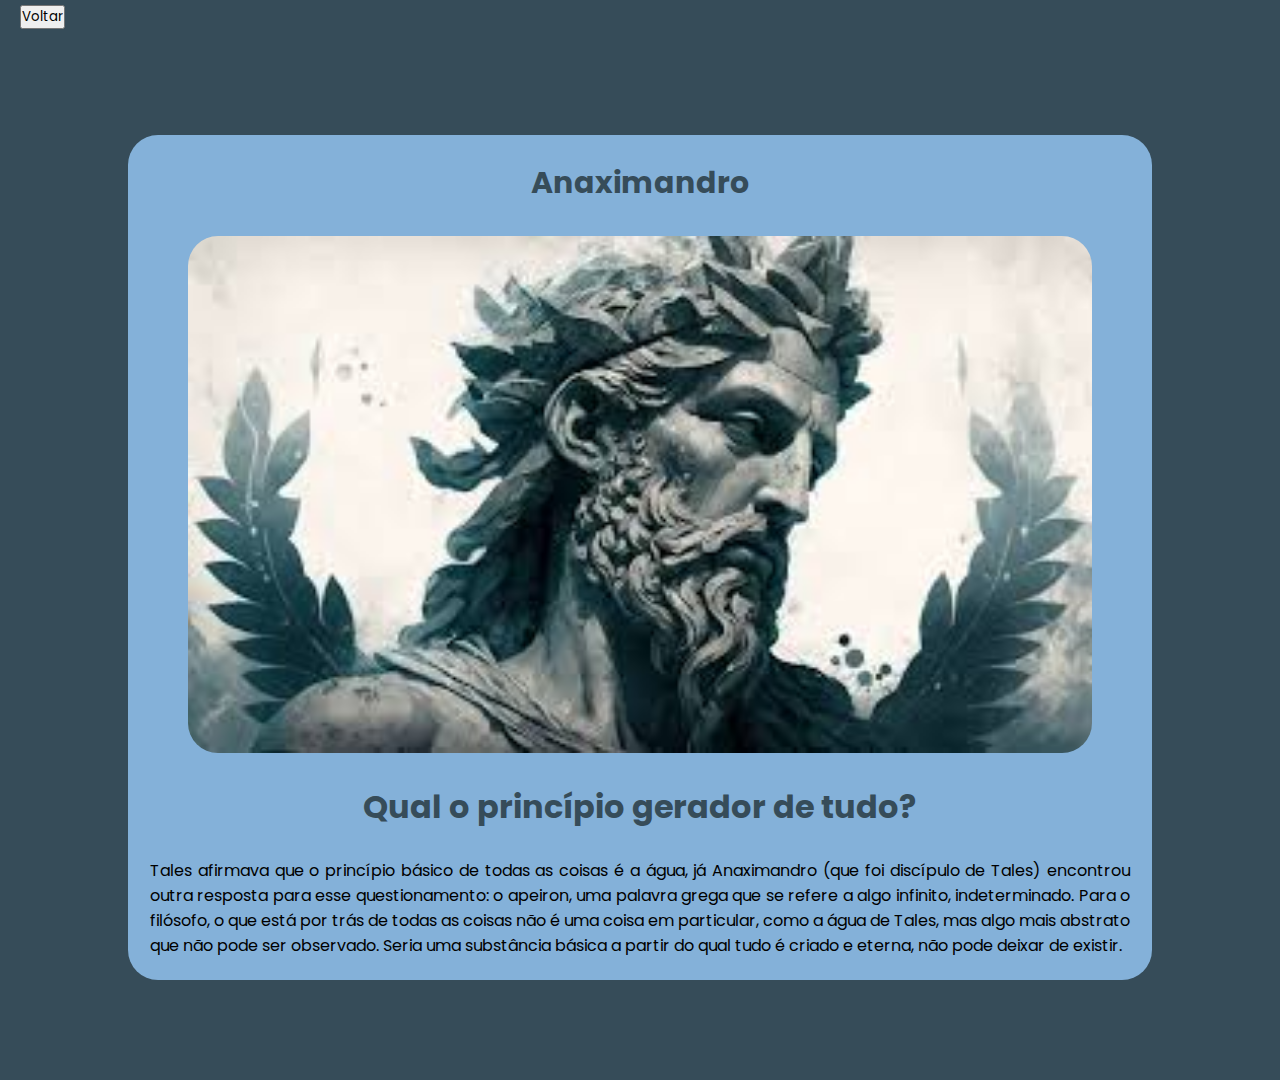
==== Anaximandro.html @ 71dd44d6 "l" ====
<!DOCTYPE html>
<html lang="pt-br">

<head>
    <meta charset="UTF-8">
    <meta name="author"
        content="Eduardo Carvalho Valadão, Isabela Cunha Silva, Lucas Matheus de Oliveira Barbosa, Samuel Prado Soares, Victor Afonso Fernandes">
    <meta name="generator" content="Visual Studio Code, Github">
    <meta name="keywords" content="filosofia, educação, pensadores, web design, criatividade">
    <meta name="viewport" content="width=device-width, initial-scale=1.0">
    <meta http-equiv="X-UA-Compatible" content="IE=edge">
    <title>Filosofia</title>
    <!--Atividade trimestral de Filosofia - 1º trimestre-->
    <!--2º ano do EM - Técnico em Desenvolvimento de Sitemas - IFTM Uberlândia Centro-->
    <style>

        @import url('https://fonts.googleapis.com/css2?family=Poppins:wght@100;300;400&display=swap');

        * {
            margin: 0;
            padding: 0;
            font-family: 'Poppins', sans-serif;
            box-sizing: border-box;
        }
        
        :root {
            --cinza: #E0E0E0;
            --color-azul-100: #364c59;
            --color-azul-10: #84b1d9;
            --color-azul-30: #71A8D8;
            --color-azul-50: #5fa0d9;
        }
        body {
            background-color: var(--color-azul-100);
        }

        .top-title {
            font-size: 1.5rem;
            color: var(--color-azul-100);
            text-transform: uppercase;
        }

        section.container {
            display: flex;
            flex-direction: column;
            justify-content: center;
            background-color: var(--color-azul-10);
            max-width: 80%;
            min-width: 280px;
            padding: 10px;
            margin: 100px auto;
            border-radius: 30px;
        }

        .container div {
            width: 100%;
        }

        .container p {
            padding: 12px;
            text-align: justify;
        }

        .container .container-top .filo-name, .container .t2 {
            text-align: center;
            margin: 15px;
            color: var(--color-azul-100);
        }

        .filo-name {
            font-size: 30px;
        }

        .container-top {
            display: flex;
            flex-direction: column;
            justify-content: center;
        }

        .container .container-top img {
            width: 90%;
            margin: 15px auto;
            border-radius: 30px;
        }

        #tback {
            margin: 5px 20px;
            float: left;
        }


    </style>
    <script>
        function turnBack() {
            location.replace('https://samuel-prado.github.io/Trabalho-F/#anaximandro');
        }
    </script>
</head>
<body>
    <div class="falsebar">
            <form>
                <input id="tback" type="button" value="Voltar" onclick="turnBack()">
            </form>
            <h1 class="top-title">Filosofia</h1>
    </div>
    
    <section class="container">
        <div class="container-top">  
            <h1 class="filo-name">Anaximandro</h1>
            <img src="assets/img/anaximandro.jfif" alt="Anaximandro">
        </div>
        <div class="container-body">
            <h1 class="t2">Qual o princípio gerador de tudo?</h1>
            <p class="txt">
                Tales afirmava que o princípio básico de todas as coisas é a água, já Anaximandro (que foi discípulo de Tales)
                encontrou outra resposta para esse questionamento: o apeiron, uma palavra grega que se refere a algo infinito,
                indeterminado.
                Para o filósofo, o que está por trás de todas as coisas não é uma coisa em particular, como a água de Tales, mas
                algo mais abstrato que não pode ser observado. Seria uma substância básica a partir do qual tudo é criado e
                eterna, não pode deixar de existir.
            </p>
        </div>
    </section>
    
</body>
</html>
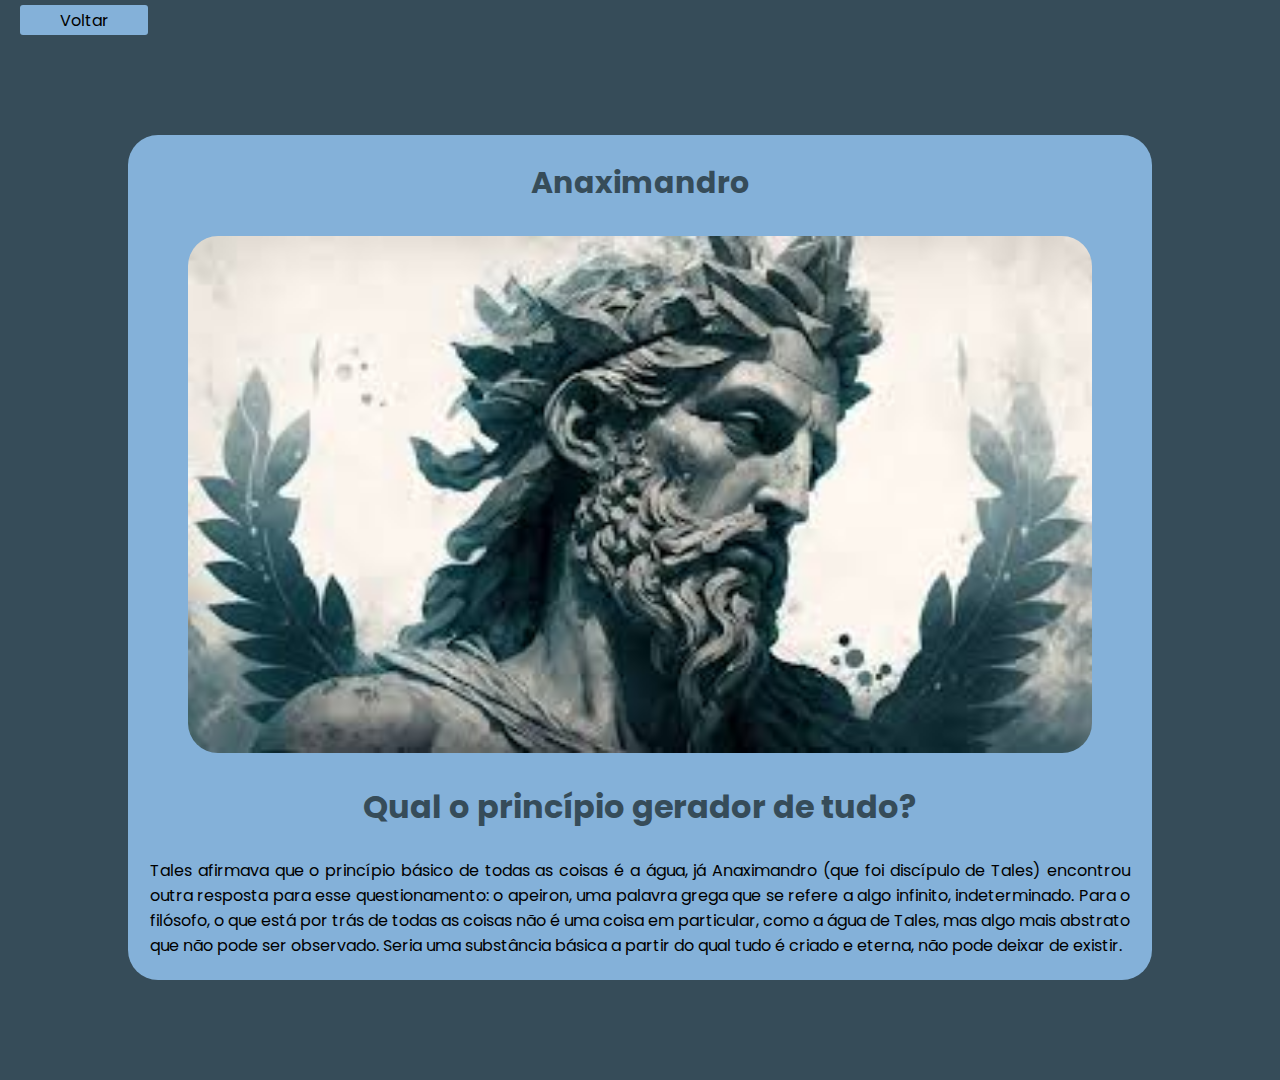
==== commit 1c1482f1: "pp" ====
--- a/Anaximandro.html
+++ b/Anaximandro.html
@@ -86,6 +86,16 @@
         #tback {
             margin: 5px 20px;
             float: left;
+            background-color: var(--color-azul-10);
+            border-radius: 3px;
+            border: none;
+            width: 10%;
+            height: 30px;
+            font-size: 1rem;
+            transition: all .5s ease-in-out;
+        }
+        #tback:hover {
+            opacity: .7;
         }
 
 
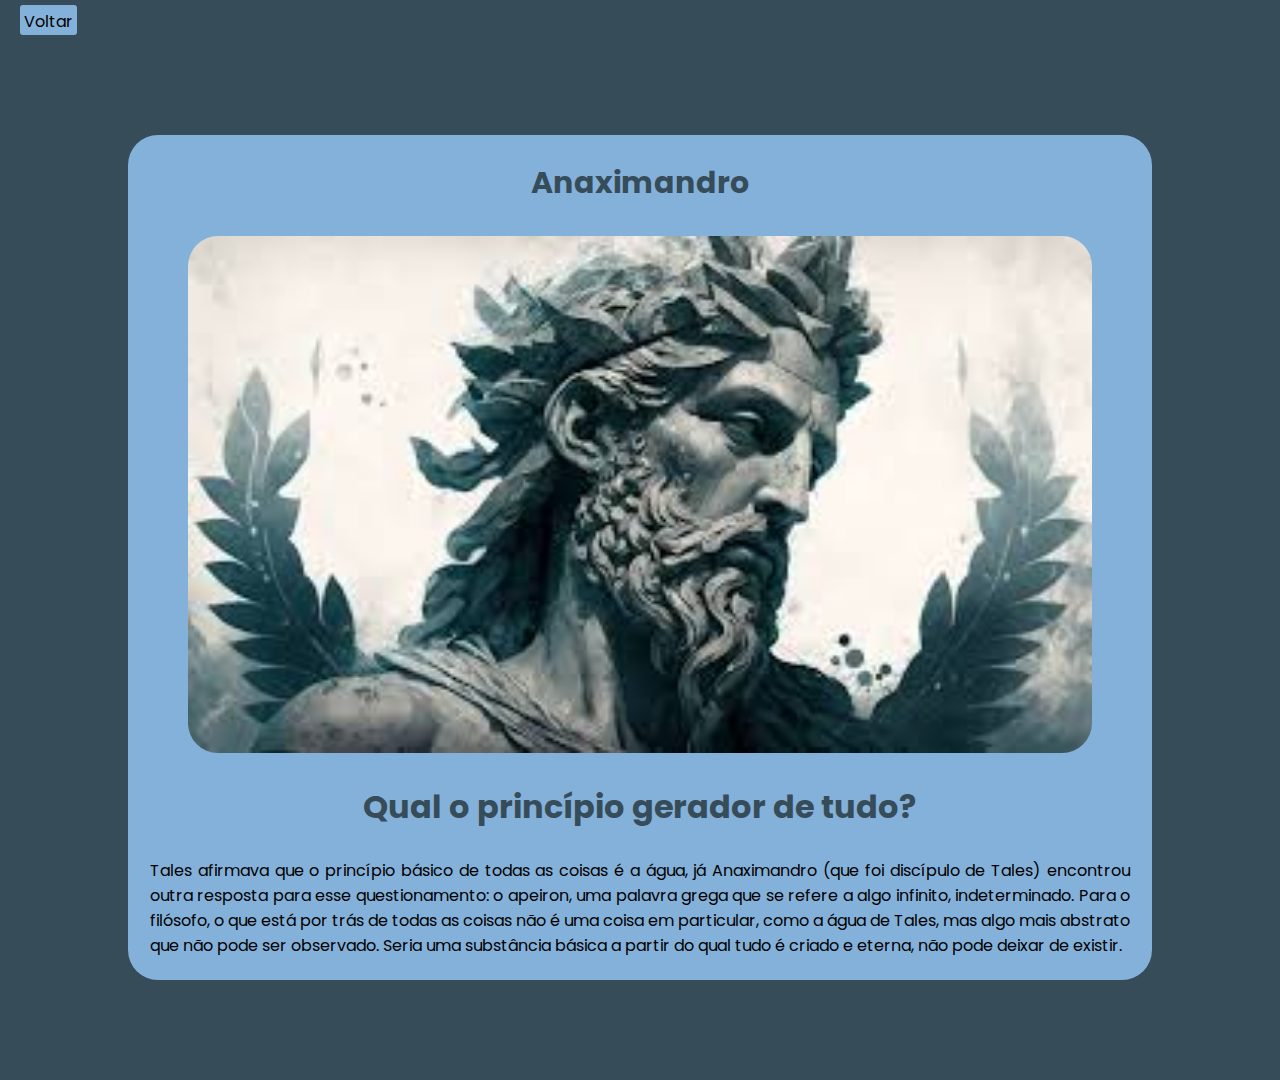
==== commit d3f47836: "a" ====
--- a/Anaximandro.html
+++ b/Anaximandro.html
@@ -89,7 +89,7 @@
             background-color: var(--color-azul-10);
             border-radius: 3px;
             border: none;
-            width: 10%;
+            padding: 4px;
             height: 30px;
             font-size: 1rem;
             transition: all .5s ease-in-out;
